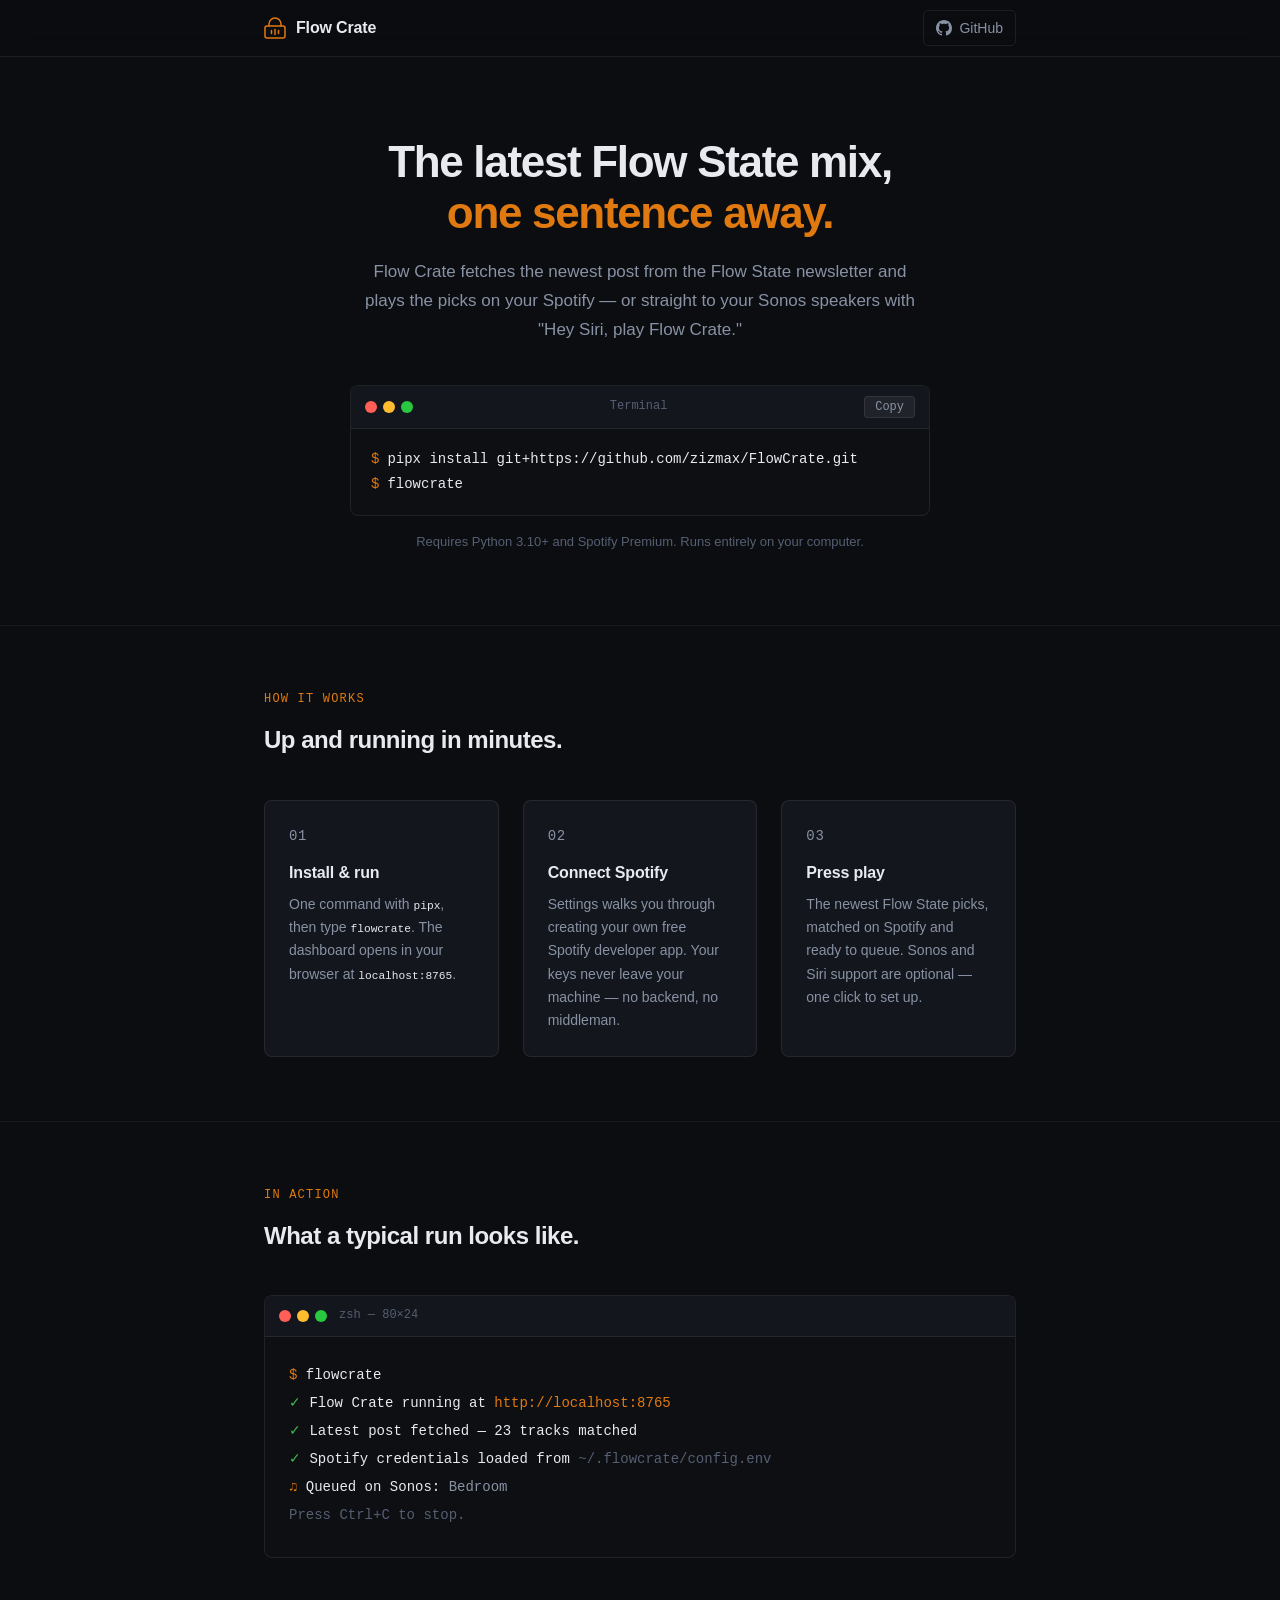
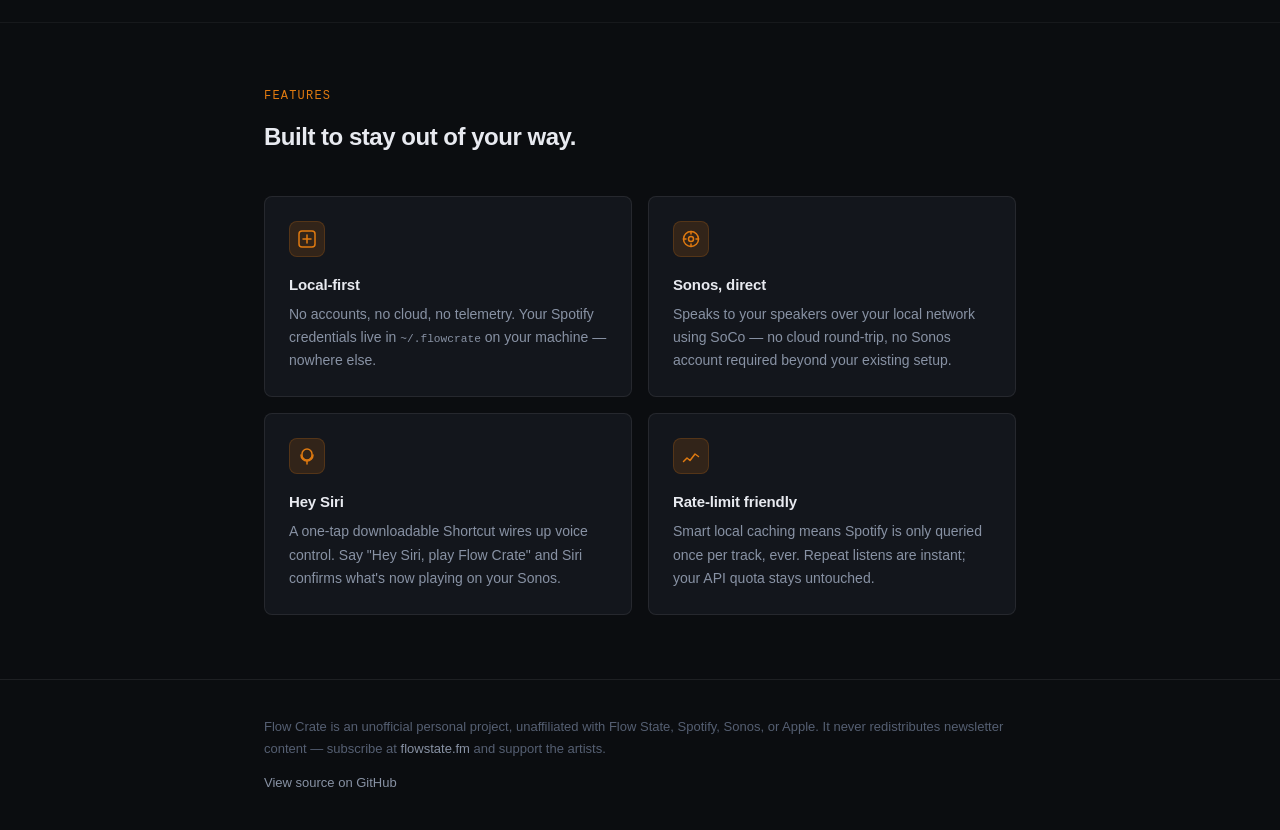
==== site/index.html @ c8fe4fe5 "Add static landing page (site/) for Cloudflare Pages Self-contained dev-tool-style index.html: dark " ====
<!DOCTYPE html>
<html lang="en">
<head>
  <meta charset="UTF-8" />
  <meta name="viewport" content="width=device-width, initial-scale=1.0" />
  <title>Flow Crate — play the latest Flow State mix</title>
  <meta name="description" content="Flow Crate fetches the newest post from the Flow State newsletter and plays the picks on your Spotify — or straight to your Sonos speakers with Hey Siri." />
  <link rel="icon" type="image/svg+xml" href="data:image/svg+xml,%3Csvg xmlns='http://www.w3.org/2000/svg' viewBox='0 0 32 32'%3E%3Crect width='32' height='32' rx='6' fill='%230b0d10'/%3E%3Crect x='4' y='14' width='24' height='14' rx='2' fill='none' stroke='%23e07a10' stroke-width='2'/%3E%3Cpath d='M8 14V10a8 8 0 0 1 16 0v4' fill='none' stroke='%23e07a10' stroke-width='2' stroke-linecap='round'/%3E%3Cline x1='12' y1='19' x2='12' y2='23' stroke='%23e07a10' stroke-width='1.5' stroke-linecap='round'/%3E%3Cline x1='16' y1='18' x2='16' y2='24' stroke='%23e07a10' stroke-width='1.5' stroke-linecap='round'/%3E%3Cline x1='20' y1='19' x2='20' y2='23' stroke='%23e07a10' stroke-width='1.5' stroke-linecap='round'/%3E%3C/svg%3E" />
  <style>
    *, *::before, *::after {
      box-sizing: border-box;
      margin: 0;
      padding: 0;
    }

    :root {
      --bg: #0b0d10;
      --bg-elevated: #13161c;
      --bg-inset: #0d0f13;
      --border: rgba(255, 255, 255, 0.08);
      --border-subtle: rgba(255, 255, 255, 0.05);
      --text: #e8eaf0;
      --text-muted: #8892a4;
      --text-faint: #555f72;
      --accent: #e07a10;
      --accent-dim: rgba(224, 122, 16, 0.15);
      --accent-glow: rgba(224, 122, 16, 0.08);
      --green: #3fb950;
      --mono: ui-monospace, SFMono-Regular, Menlo, Monaco, Consolas, monospace;
      --sans: -apple-system, BlinkMacSystemFont, "Segoe UI", Helvetica, Arial, sans-serif;
      --radius: 8px;
      --radius-sm: 5px;
      --max-w: 800px;
    }

    html {
      background: var(--bg);
      color: var(--text);
      font-family: var(--sans);
      font-size: 16px;
      line-height: 1.6;
      -webkit-font-smoothing: antialiased;
    }

    body {
      min-height: 100vh;
      display: flex;
      flex-direction: column;
    }

    a {
      color: var(--accent);
      text-decoration: none;
    }

    a:hover {
      text-decoration: underline;
      text-underline-offset: 3px;
    }

    /* ── Layout ────────────────────────────────── */
    .container {
      width: 100%;
      max-width: var(--max-w);
      margin: 0 auto;
      padding: 0 24px;
    }

    /* ── Header ────────────────────────────────── */
    header {
      border-bottom: 1px solid var(--border);
      position: sticky;
      top: 0;
      z-index: 10;
      background: rgba(11, 13, 16, 0.92);
      backdrop-filter: blur(12px);
      -webkit-backdrop-filter: blur(12px);
    }

    .header-inner {
      max-width: var(--max-w);
      margin: 0 auto;
      padding: 0 24px;
      height: 56px;
      display: flex;
      align-items: center;
      justify-content: space-between;
    }

    .wordmark {
      display: flex;
      align-items: center;
      gap: 10px;
      font-size: 1rem;
      font-weight: 600;
      color: var(--text);
      text-decoration: none;
      letter-spacing: -0.01em;
    }

    .wordmark:hover {
      text-decoration: none;
      color: var(--text);
    }

    .wordmark-icon {
      flex-shrink: 0;
      color: var(--accent);
    }

    .github-link {
      display: flex;
      align-items: center;
      gap: 7px;
      font-size: 0.875rem;
      color: var(--text-muted);
      text-decoration: none;
      padding: 6px 12px;
      border: 1px solid var(--border);
      border-radius: var(--radius-sm);
      transition: color 0.15s, border-color 0.15s;
    }

    .github-link:hover {
      color: var(--text);
      border-color: rgba(255, 255, 255, 0.18);
      text-decoration: none;
    }

    /* ── Main ──────────────────────────────────── */
    main {
      flex: 1;
    }

    /* ── Hero ──────────────────────────────────── */
    .hero {
      padding: 80px 0 72px;
      text-align: center;
    }

    .hero h1 {
      font-size: clamp(1.75rem, 5vw, 2.75rem);
      font-weight: 700;
      letter-spacing: -0.03em;
      line-height: 1.15;
      color: var(--text);
      margin-bottom: 20px;
    }

    .hero h1 span {
      color: var(--accent);
    }

    .hero-sub {
      font-size: 1.0625rem;
      color: var(--text-muted);
      max-width: 560px;
      margin: 0 auto 40px;
      line-height: 1.7;
    }

    /* ── Terminal install block ────────────────── */
    .terminal-install {
      background: var(--bg-inset);
      border: 1px solid var(--border);
      border-radius: var(--radius);
      overflow: hidden;
      max-width: 580px;
      margin: 0 auto 16px;
      text-align: left;
    }

    .terminal-header {
      background: var(--bg-elevated);
      border-bottom: 1px solid var(--border);
      padding: 10px 14px;
      display: flex;
      align-items: center;
      justify-content: space-between;
      gap: 12px;
    }

    .traffic-lights {
      display: flex;
      gap: 6px;
      flex-shrink: 0;
    }

    .dot {
      width: 12px;
      height: 12px;
      border-radius: 50%;
    }

    .dot-red    { background: #ff5f57; }
    .dot-yellow { background: #febc2e; }
    .dot-green  { background: #28c840; }

    .terminal-title {
      font-family: var(--mono);
      font-size: 0.75rem;
      color: var(--text-faint);
      flex: 1;
      text-align: center;
    }

    .copy-btn {
      font-family: var(--mono);
      font-size: 0.75rem;
      color: var(--text-muted);
      background: rgba(255, 255, 255, 0.06);
      border: 1px solid var(--border);
      border-radius: 4px;
      padding: 3px 10px;
      cursor: pointer;
      transition: color 0.15s, background 0.15s, border-color 0.15s;
      white-space: nowrap;
      flex-shrink: 0;
    }

    .copy-btn:hover {
      color: var(--text);
      background: rgba(255, 255, 255, 0.1);
      border-color: rgba(255, 255, 255, 0.18);
    }

    .copy-btn.copied {
      color: var(--green);
      border-color: rgba(63, 185, 80, 0.35);
      background: rgba(63, 185, 80, 0.08);
    }

    .terminal-body {
      padding: 18px 20px;
      font-family: var(--mono);
      font-size: 0.875rem;
      line-height: 1.8;
    }

    .terminal-line {
      display: flex;
      gap: 8px;
    }

    .prompt {
      color: var(--accent);
      user-select: none;
      flex-shrink: 0;
    }

    .cmd-text {
      color: var(--text);
      word-break: break-all;
    }

    .hero-note {
      font-size: 0.8125rem;
      color: var(--text-faint);
      text-align: center;
    }

    /* ── How it works ──────────────────────────── */
    .how {
      padding: 64px 0;
      border-top: 1px solid var(--border-subtle);
    }

    .section-label {
      font-family: var(--mono);
      font-size: 0.75rem;
      letter-spacing: 0.1em;
      text-transform: uppercase;
      color: var(--accent);
      margin-bottom: 12px;
    }

    .section-heading {
      font-size: 1.5rem;
      font-weight: 700;
      letter-spacing: -0.02em;
      color: var(--text);
      margin-bottom: 40px;
    }

    .steps {
      display: grid;
      grid-template-columns: repeat(3, 1fr);
      gap: 24px;
    }

    .step {
      background: var(--bg-elevated);
      border: 1px solid var(--border);
      border-radius: var(--radius);
      padding: 24px;
    }

    .step-num {
      font-family: var(--mono);
      font-size: 0.75rem;
      color: var(--accent);
      margin-bottom: 12px;
      letter-spacing: 0.05em;
    }

    .step h3 {
      font-size: 1rem;
      font-weight: 600;
      color: var(--text);
      margin-bottom: 8px;
      letter-spacing: -0.01em;
    }

    .step p {
      font-size: 0.875rem;
      color: var(--text-muted);
      line-height: 1.65;
    }

    /* ── Demo terminal ─────────────────────────── */
    .demo {
      padding: 64px 0;
      border-top: 1px solid var(--border-subtle);
    }

    .terminal-demo {
      background: var(--bg-inset);
      border: 1px solid var(--border);
      border-radius: var(--radius);
      overflow: hidden;
    }

    .terminal-demo-header {
      background: var(--bg-elevated);
      border-bottom: 1px solid var(--border);
      padding: 10px 14px;
      display: flex;
      align-items: center;
      gap: 12px;
    }

    .terminal-demo-title {
      font-family: var(--mono);
      font-size: 0.75rem;
      color: var(--text-faint);
    }

    .terminal-demo-body {
      padding: 24px 24px 28px;
      font-family: var(--mono);
      font-size: 0.875rem;
      line-height: 2;
    }

    .demo-prompt { color: var(--accent); }
    .demo-cmd    { color: var(--text); }
    .demo-ok     { color: var(--green); }
    .demo-music  { color: var(--accent); }
    .demo-muted  { color: var(--text-faint); }

    /* ── Feature grid ──────────────────────────── */
    .features {
      padding: 64px 0;
      border-top: 1px solid var(--border-subtle);
    }

    .feature-grid {
      display: grid;
      grid-template-columns: repeat(2, 1fr);
      gap: 16px;
    }

    .feature-card {
      background: var(--bg-elevated);
      border: 1px solid var(--border);
      border-radius: var(--radius);
      padding: 24px;
    }

    .feature-icon {
      width: 36px;
      height: 36px;
      background: var(--accent-dim);
      border: 1px solid rgba(224, 122, 16, 0.2);
      border-radius: 8px;
      display: flex;
      align-items: center;
      justify-content: center;
      margin-bottom: 16px;
      color: var(--accent);
    }

    .feature-card h3 {
      font-size: 0.9375rem;
      font-weight: 600;
      color: var(--text);
      margin-bottom: 6px;
      letter-spacing: -0.01em;
    }

    .feature-card p {
      font-size: 0.875rem;
      color: var(--text-muted);
      line-height: 1.65;
    }

    /* ── Footer ────────────────────────────────── */
    footer {
      border-top: 1px solid var(--border);
      padding: 36px 0;
      margin-top: auto;
    }

    .footer-inner {
      max-width: var(--max-w);
      margin: 0 auto;
      padding: 0 24px;
    }

    .footer-text {
      font-size: 0.8125rem;
      color: var(--text-faint);
      line-height: 1.7;
    }

    .footer-text a {
      color: var(--text-muted);
    }

    .footer-text a:hover {
      color: var(--text);
    }

    .footer-github {
      margin-top: 16px;
    }

    /* ── Motion ────────────────────────────────── */
    @media (prefers-reduced-motion: no-preference) {
      .step, .feature-card {
        transition: border-color 0.15s;
      }

      .step:hover, .feature-card:hover {
        border-color: rgba(255, 255, 255, 0.14);
      }
    }

    /* ── Responsive ────────────────────────────── */
    @media (max-width: 640px) {
      .hero {
        padding: 56px 0 56px;
      }

      .steps {
        grid-template-columns: 1fr;
        gap: 12px;
      }

      .feature-grid {
        grid-template-columns: 1fr;
      }

      .terminal-body {
        font-size: 0.8125rem;
        padding: 14px 14px;
      }

      .terminal-demo-body {
        font-size: 0.8125rem;
        padding: 16px 16px 20px;
      }

      .hero h1 {
        letter-spacing: -0.02em;
      }
    }

    @media (max-width: 420px) {
      .terminal-title {
        display: none;
      }
    }
  </style>
</head>
<body>

<!-- ── Header ───────────────────────────────────── -->
<header>
  <div class="header-inner">
    <a href="#" class="wordmark" aria-label="Flow Crate home">
      <svg class="wordmark-icon" width="22" height="22" viewBox="0 0 22 22" fill="none" aria-hidden="true" xmlns="http://www.w3.org/2000/svg">
        <rect x="1" y="9" width="20" height="12" rx="2" stroke="currentColor" stroke-width="1.5"/>
        <path d="M5 9V7a6 6 0 0 1 12 0v2" stroke="currentColor" stroke-width="1.5" stroke-linecap="round"/>
        <line x1="7.5" y1="13.5" x2="7.5" y2="16.5" stroke="currentColor" stroke-width="1.5" stroke-linecap="round"/>
        <line x1="11" y1="12.5" x2="11" y2="17.5" stroke="currentColor" stroke-width="1.5" stroke-linecap="round"/>
        <line x1="14.5" y1="13.5" x2="14.5" y2="16.5" stroke="currentColor" stroke-width="1.5" stroke-linecap="round"/>
      </svg>
      Flow Crate
    </a>
    <a href="https://github.com/zizmax/FlowCrate" class="github-link" target="_blank" rel="noopener noreferrer">
      <svg width="16" height="16" viewBox="0 0 16 16" fill="currentColor" aria-hidden="true" xmlns="http://www.w3.org/2000/svg">
        <path d="M8 0C3.58 0 0 3.58 0 8c0 3.54 2.29 6.53 5.47 7.59.4.07.55-.17.55-.38 0-.19-.01-.82-.01-1.49-2.01.37-2.53-.49-2.69-.94-.09-.23-.48-.94-.82-1.13-.28-.15-.68-.52-.01-.53.63-.01 1.08.58 1.23.82.72 1.21 1.87.87 2.33.66.07-.52.28-.87.51-1.07-1.78-.2-3.64-.89-3.64-3.95 0-.87.31-1.59.82-2.15-.08-.2-.36-1.02.08-2.12 0 0 .67-.21 2.2.82.64-.18 1.32-.27 2-.27s1.36.09 2 .27c1.53-1.04 2.2-.82 2.2-.82.44 1.1.16 1.92.08 2.12.51.56.82 1.27.82 2.15 0 3.07-1.87 3.75-3.65 3.95.29.25.54.73.54 1.48 0 1.07-.01 1.93-.01 2.2 0 .21.15.46.55.38A8.013 8.013 0 0 0 16 8c0-4.42-3.58-8-8-8z"/>
      </svg>
      GitHub
    </a>
  </div>
</header>

<!-- ── Main ─────────────────────────────────────── -->
<main>

  <!-- Hero -->
  <section class="hero">
    <div class="container">
      <h1>The latest Flow State mix,<br><span>one sentence away.</span></h1>
      <p class="hero-sub">Flow Crate fetches the newest post from the Flow State newsletter and plays the picks on your Spotify — or straight to your Sonos speakers with "Hey Siri, play Flow Crate."</p>

      <!-- Terminal install block -->
      <div class="terminal-install" role="region" aria-label="Installation command">
        <div class="terminal-header">
          <div class="traffic-lights" aria-hidden="true">
            <div class="dot dot-red"></div>
            <div class="dot dot-yellow"></div>
            <div class="dot dot-green"></div>
          </div>
          <span class="terminal-title">Terminal</span>
          <button class="copy-btn" id="copyBtn" aria-label="Copy install commands to clipboard">Copy</button>
        </div>
        <div class="terminal-body" aria-label="Install commands">
          <div class="terminal-line">
            <span class="prompt" aria-hidden="true">$</span>
            <span class="cmd-text">pipx install git+https://github.com/zizmax/FlowCrate.git</span>
          </div>
          <div class="terminal-line">
            <span class="prompt" aria-hidden="true">$</span>
            <span class="cmd-text">flowcrate</span>
          </div>
        </div>
      </div>
      <p class="hero-note">Requires Python 3.10+ and Spotify Premium. Runs entirely on your computer.</p>
    </div>
  </section>

  <!-- How it works -->
  <section class="how" aria-labelledby="how-heading">
    <div class="container">
      <p class="section-label">How it works</p>
      <h2 class="section-heading" id="how-heading">Up and running in minutes.</h2>
      <div class="steps">
        <article class="step">
          <p class="step-num">01</p>
          <h3>Install &amp; run</h3>
          <p>One command with <code style="font-family:var(--mono);font-size:0.8em;color:var(--text)">pipx</code>, then type <code style="font-family:var(--mono);font-size:0.8em;color:var(--text)">flowcrate</code>. The dashboard opens in your browser at <code style="font-family:var(--mono);font-size:0.8em;color:var(--text)">localhost:8765</code>.</p>
        </article>
        <article class="step">
          <p class="step-num">02</p>
          <h3>Connect Spotify</h3>
          <p>Settings walks you through creating your own free Spotify developer app. Your keys never leave your machine — no backend, no middleman.</p>
        </article>
        <article class="step">
          <p class="step-num">03</p>
          <h3>Press play</h3>
          <p>The newest Flow State picks, matched on Spotify and ready to queue. Sonos and Siri support are optional — one click to set up.</p>
        </article>
      </div>
    </div>
  </section>

  <!-- Demo terminal -->
  <section class="demo" aria-labelledby="demo-heading">
    <div class="container">
      <p class="section-label">In action</p>
      <h2 class="section-heading" id="demo-heading">What a typical run looks like.</h2>
      <div class="terminal-demo" role="img" aria-label="Terminal output example showing Flow Crate running successfully">
        <div class="terminal-demo-header">
          <div class="traffic-lights" aria-hidden="true">
            <div class="dot dot-red"></div>
            <div class="dot dot-yellow"></div>
            <div class="dot dot-green"></div>
          </div>
          <span class="terminal-demo-title">zsh — 80×24</span>
        </div>
        <div class="terminal-demo-body" aria-hidden="true">
          <div><span class="demo-prompt">$ </span><span class="demo-cmd">flowcrate</span></div>
          <div><span class="demo-ok">✓</span> <span class="demo-cmd">Flow Crate running at </span><span style="color:var(--accent)">http://localhost:8765</span></div>
          <div><span class="demo-ok">✓</span> <span class="demo-cmd">Latest post fetched — 23 tracks matched</span></div>
          <div><span class="demo-ok">✓</span> <span class="demo-cmd">Spotify credentials loaded from </span><span class="demo-muted">~/.flowcrate/config.env</span></div>
          <div><span class="demo-music">♫</span>  <span class="demo-cmd">Queued on Sonos: <span style="color:var(--text-muted)">Bedroom</span></span></div>
          <div><span class="demo-muted">  Press Ctrl+C to stop.</span></div>
        </div>
      </div>
    </div>
  </section>

  <!-- Feature grid -->
  <section class="features" aria-labelledby="features-heading">
    <div class="container">
      <p class="section-label">Features</p>
      <h2 class="section-heading" id="features-heading">Built to stay out of your way.</h2>
      <div class="feature-grid">

        <article class="feature-card">
          <div class="feature-icon" aria-hidden="true">
            <svg width="18" height="18" viewBox="0 0 18 18" fill="none" xmlns="http://www.w3.org/2000/svg">
              <rect x="1" y="1" width="16" height="16" rx="3" stroke="currentColor" stroke-width="1.5"/>
              <path d="M5 9h8M9 5v8" stroke="currentColor" stroke-width="1.5" stroke-linecap="round"/>
            </svg>
          </div>
          <h3>Local-first</h3>
          <p>No accounts, no cloud, no telemetry. Your Spotify credentials live in <code style="font-family:var(--mono);font-size:0.8em">~/.flowcrate</code> on your machine — nowhere else.</p>
        </article>

        <article class="feature-card">
          <div class="feature-icon" aria-hidden="true">
            <svg width="18" height="18" viewBox="0 0 18 18" fill="none" xmlns="http://www.w3.org/2000/svg">
              <circle cx="9" cy="9" r="7.5" stroke="currentColor" stroke-width="1.5"/>
              <circle cx="9" cy="9" r="2.5" stroke="currentColor" stroke-width="1.5"/>
              <line x1="9" y1="1.5" x2="9" y2="4" stroke="currentColor" stroke-width="1.5" stroke-linecap="round"/>
              <line x1="9" y1="14" x2="9" y2="16.5" stroke="currentColor" stroke-width="1.5" stroke-linecap="round"/>
              <line x1="1.5" y1="9" x2="4" y2="9" stroke="currentColor" stroke-width="1.5" stroke-linecap="round"/>
              <line x1="14" y1="9" x2="16.5" y2="9" stroke="currentColor" stroke-width="1.5" stroke-linecap="round"/>
            </svg>
          </div>
          <h3>Sonos, direct</h3>
          <p>Speaks to your speakers over your local network using SoCo — no cloud round-trip, no Sonos account required beyond your existing setup.</p>
        </article>

        <article class="feature-card">
          <div class="feature-icon" aria-hidden="true">
            <svg width="18" height="18" viewBox="0 0 18 18" fill="none" xmlns="http://www.w3.org/2000/svg">
              <path d="M9 2a5 5 0 0 1 5 5v1a5 5 0 0 1-10 0V7a5 5 0 0 1 5-5z" stroke="currentColor" stroke-width="1.5"/>
              <path d="M3 8a6 6 0 0 0 12 0" stroke="currentColor" stroke-width="1.5" stroke-linecap="round"/>
              <line x1="9" y1="14" x2="9" y2="17" stroke="currentColor" stroke-width="1.5" stroke-linecap="round"/>
            </svg>
          </div>
          <h3>Hey Siri</h3>
          <p>A one-tap downloadable Shortcut wires up voice control. Say "Hey Siri, play Flow Crate" and Siri confirms what's now playing on your Sonos.</p>
        </article>

        <article class="feature-card">
          <div class="feature-icon" aria-hidden="true">
            <svg width="18" height="18" viewBox="0 0 18 18" fill="none" xmlns="http://www.w3.org/2000/svg">
              <path d="M1.5 14.5 L5 11 L8 13.5 L13 7 L16.5 9.5" stroke="currentColor" stroke-width="1.5" stroke-linecap="round" stroke-linejoin="round"/>
            </svg>
          </div>
          <h3>Rate-limit friendly</h3>
          <p>Smart local caching means Spotify is only queried once per track, ever. Repeat listens are instant; your API quota stays untouched.</p>
        </article>

      </div>
    </div>
  </section>

</main>

<!-- ── Footer ────────────────────────────────────── -->
<footer>
  <div class="footer-inner">
    <p class="footer-text">Flow Crate is an unofficial personal project, unaffiliated with Flow State, Spotify, Sonos, or Apple. It never redistributes newsletter content — subscribe at <a href="https://flowstate.fm" target="_blank" rel="noopener noreferrer">flowstate.fm</a> and support the artists.</p>
    <p class="footer-text footer-github" style="margin-top:12px">
      <a href="https://github.com/zizmax/FlowCrate" target="_blank" rel="noopener noreferrer">View source on GitHub</a>
    </p>
  </div>
</footer>

<script>
  (function () {
    var btn = document.getElementById('copyBtn');
    if (!btn) return;

    var lines = [
      'pipx install git+https://github.com/zizmax/FlowCrate.git',
      'flowcrate'
    ].join('\n');

    function resetBtn() {
      btn.textContent = 'Copy';
      btn.classList.remove('copied');
    }

    function markCopied() {
      btn.textContent = 'Copied!';
      btn.classList.add('copied');
      setTimeout(resetBtn, 1500);
    }

    btn.addEventListener('click', function () {
      // Clipboard API (https / localhost)
      if (navigator.clipboard && navigator.clipboard.writeText) {
        navigator.clipboard.writeText(lines).then(markCopied).catch(fallback);
      } else {
        fallback();
      }
    });

    function fallback() {
      try {
        var ta = document.createElement('textarea');
        ta.value = lines;
        ta.style.cssText = 'position:fixed;top:-9999px;left:-9999px;opacity:0';
        document.body.appendChild(ta);
        ta.focus();
        ta.select();
        var ok = document.execCommand('copy');
        document.body.removeChild(ta);
        if (ok) markCopied();
      } catch (e) {
        // silent — user can manually copy
      }
    }
  })();
</script>

</body>
</html>
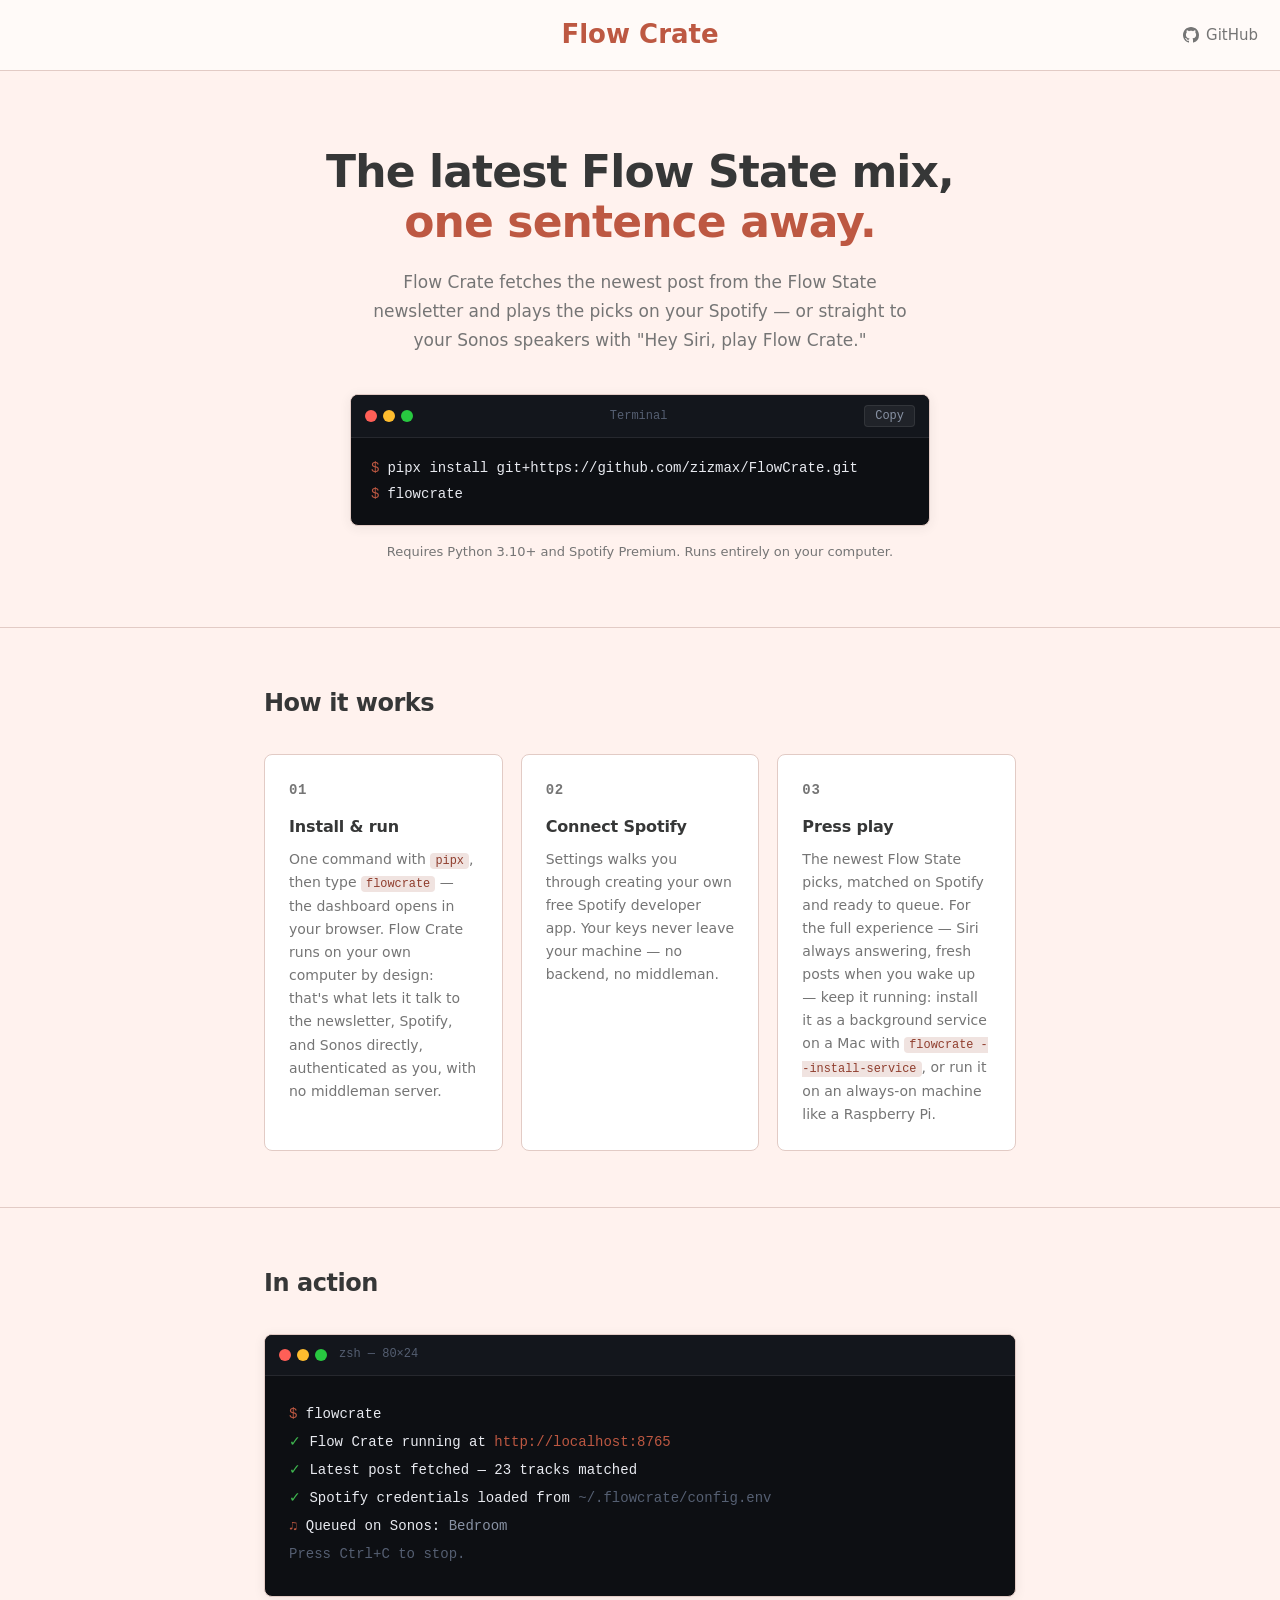
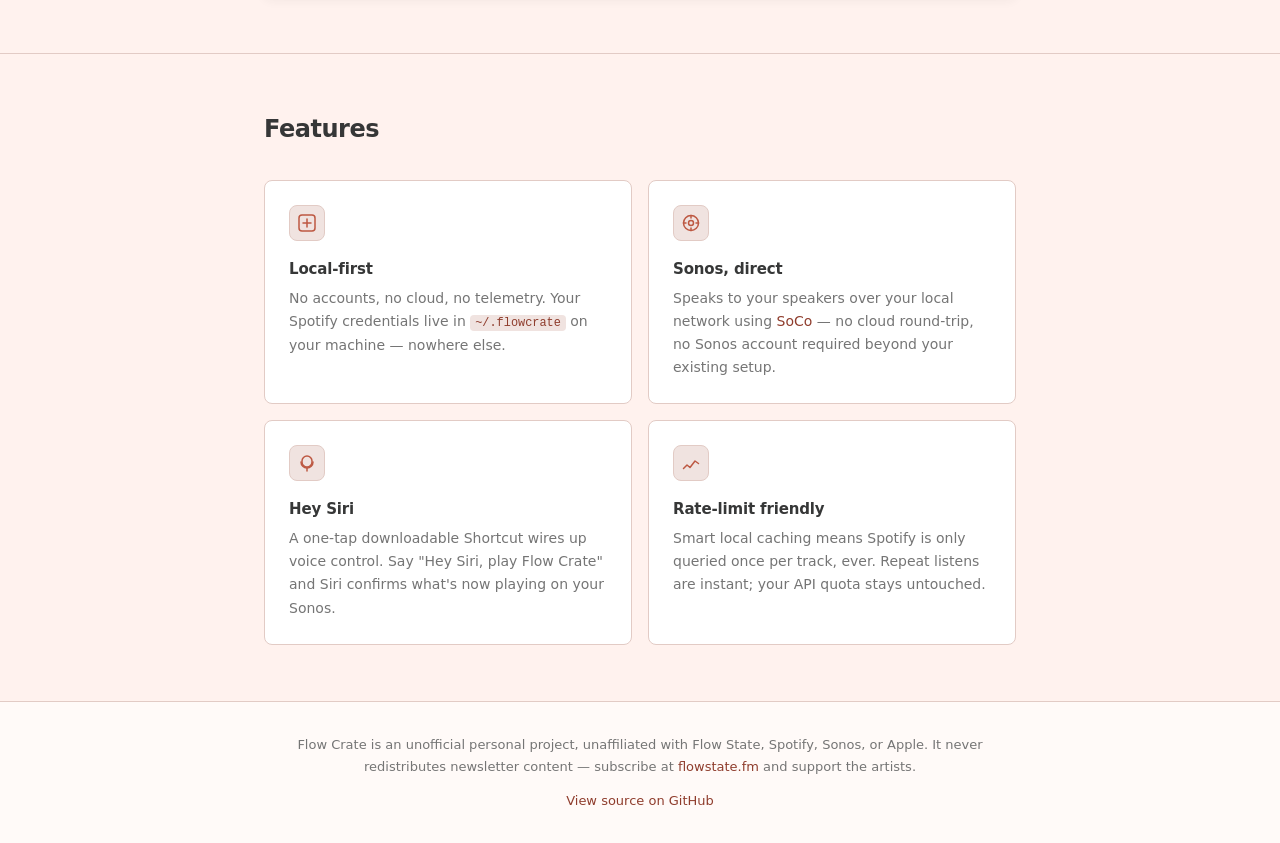
==== commit 0ea30f91: "Landing page: match app's warm light theme, single headings, deployment rationale, SoCo link Co-Auth" ====
--- a/site/index.html
+++ b/site/index.html
@@ -5,7 +5,7 @@
   <meta name="viewport" content="width=device-width, initial-scale=1.0" />
   <title>Flow Crate — play the latest Flow State mix</title>
   <meta name="description" content="Flow Crate fetches the newest post from the Flow State newsletter and plays the picks on your Spotify — or straight to your Sonos speakers with Hey Siri." />
-  <link rel="icon" type="image/svg+xml" href="data:image/svg+xml,%3Csvg xmlns='http://www.w3.org/2000/svg' viewBox='0 0 32 32'%3E%3Crect width='32' height='32' rx='6' fill='%230b0d10'/%3E%3Crect x='4' y='14' width='24' height='14' rx='2' fill='none' stroke='%23e07a10' stroke-width='2'/%3E%3Cpath d='M8 14V10a8 8 0 0 1 16 0v4' fill='none' stroke='%23e07a10' stroke-width='2' stroke-linecap='round'/%3E%3Cline x1='12' y1='19' x2='12' y2='23' stroke='%23e07a10' stroke-width='1.5' stroke-linecap='round'/%3E%3Cline x1='16' y1='18' x2='16' y2='24' stroke='%23e07a10' stroke-width='1.5' stroke-linecap='round'/%3E%3Cline x1='20' y1='19' x2='20' y2='23' stroke='%23e07a10' stroke-width='1.5' stroke-linecap='round'/%3E%3C/svg%3E" />
+  <link rel="icon" type="image/svg+xml" href="data:image/svg+xml,%3Csvg xmlns='http://www.w3.org/2000/svg' viewBox='0 0 32 32'%3E%3Crect width='32' height='32' rx='6' fill='%23fff2ee'/%3E%3Crect x='4' y='14' width='24' height='14' rx='2' fill='none' stroke='%23bd5842' stroke-width='2'/%3E%3Cpath d='M8 14V10a8 8 0 0 1 16 0v4' fill='none' stroke='%23bd5842' stroke-width='2' stroke-linecap='round'/%3E%3Cline x1='12' y1='19' x2='12' y2='23' stroke='%23bd5842' stroke-width='1.5' stroke-linecap='round'/%3E%3Cline x1='16' y1='18' x2='16' y2='24' stroke='%23bd5842' stroke-width='1.5' stroke-linecap='round'/%3E%3Cline x1='20' y1='19' x2='20' y2='23' stroke='%23bd5842' stroke-width='1.5' stroke-linecap='round'/%3E%3C/svg%3E" />
   <style>
     *, *::before, *::after {
       box-sizing: border-box;
@@ -14,22 +14,28 @@
     }
 
     :root {
-      --bg: #0b0d10;
-      --bg-elevated: #13161c;
-      --bg-inset: #0d0f13;
-      --border: rgba(255, 255, 255, 0.08);
-      --border-subtle: rgba(255, 255, 255, 0.05);
-      --text: #e8eaf0;
-      --text-muted: #8892a4;
-      --text-faint: #555f72;
-      --accent: #e07a10;
-      --accent-dim: rgba(224, 122, 16, 0.15);
-      --accent-glow: rgba(224, 122, 16, 0.08);
+      --bg: #fff2ee;
+      --panel: #ffffff;
+      --panel-warm: #fffaf8;
+      --line: #e2cbc5;
+      --text: #363737;
+      --muted: #757575;
+      --accent: #bd5842;
+      --accent-dark: #8f3d2d;
+      --accent-soft: #f0e3e0;
+      --term-bg: #0d0f13;
+      --term-chrome: #13161c;
+      --term-border: rgba(255, 255, 255, 0.08);
+      --term-text: #e8eaf0;
+      --term-muted: #8892a4;
+      --term-faint: #555f72;
+      --term-accent: #bd5842;
       --green: #3fb950;
       --mono: ui-monospace, SFMono-Regular, Menlo, Monaco, Consolas, monospace;
-      --sans: -apple-system, BlinkMacSystemFont, "Segoe UI", Helvetica, Arial, sans-serif;
+      --sans: "SF Pro Display", -apple-system, system-ui, BlinkMacSystemFont, Inter, "Segoe UI", Roboto, Helvetica, Arial, sans-serif;
+      --brand-font: Nunito, "SF Pro Display", -apple-system, system-ui, BlinkMacSystemFont, Inter, "Segoe UI", Roboto, Helvetica, Arial, sans-serif;
       --radius: 8px;
-      --radius-sm: 5px;
+      --radius-sm: 7px;
       --max-w: 800px;
     }
 
@@ -49,7 +55,7 @@
     }
 
     a {
-      color: var(--accent);
+      color: var(--accent-dark);
       text-decoration: none;
     }
 
@@ -66,64 +72,57 @@
       padding: 0 24px;
     }
 
-    /* ── Header ────────────────────────────────── */
+    /* ── Topbar ────────────────────────────────── */
     header {
-      border-bottom: 1px solid var(--border);
+      background: var(--panel-warm);
+      border-bottom: 1px solid var(--line);
       position: sticky;
       top: 0;
       z-index: 10;
-      background: rgba(11, 13, 16, 0.92);
-      backdrop-filter: blur(12px);
-      -webkit-backdrop-filter: blur(12px);
     }
 
     .header-inner {
-      max-width: var(--max-w);
-      margin: 0 auto;
-      padding: 0 24px;
-      height: 56px;
+      display: grid;
+      grid-template-columns: 1fr auto 1fr;
+      align-items: center;
+      gap: 14px;
+      padding: 14px 22px;
+    }
+
+    .brand {
+      grid-column: 2;
+      font-family: var(--brand-font);
+      font-size: 26px;
+      font-weight: 800;
+      color: var(--accent);
+      text-decoration: none;
+      letter-spacing: 0;
+    }
+
+    .brand:hover {
+      text-decoration: none;
+      color: var(--accent);
+    }
+
+    .header-nav {
+      grid-column: 3;
       display: flex;
-      align-items: center;
-      justify-content: space-between;
-    }
-
-    .wordmark {
-      display: flex;
-      align-items: center;
-      gap: 10px;
-      font-size: 1rem;
-      font-weight: 600;
-      color: var(--text);
-      text-decoration: none;
-      letter-spacing: -0.01em;
-    }
-
-    .wordmark:hover {
-      text-decoration: none;
-      color: var(--text);
-    }
-
-    .wordmark-icon {
-      flex-shrink: 0;
-      color: var(--accent);
-    }
-
-    .github-link {
+      justify-content: flex-end;
+      gap: 14px;
+    }
+
+    .header-nav a {
       display: flex;
       align-items: center;
       gap: 7px;
-      font-size: 0.875rem;
-      color: var(--text-muted);
+      font-size: 0.9375rem;
+      color: var(--muted);
       text-decoration: none;
-      padding: 6px 12px;
-      border: 1px solid var(--border);
-      border-radius: var(--radius-sm);
-      transition: color 0.15s, border-color 0.15s;
-    }
-
-    .github-link:hover {
+      transition: color 0.15s;
+    }
+
+    .header-nav a:hover {
       color: var(--text);
-      border-color: rgba(255, 255, 255, 0.18);
       text-decoration: none;
     }
 
@@ -134,14 +133,14 @@
 
     /* ── Hero ──────────────────────────────────── */
     .hero {
-      padding: 80px 0 72px;
+      padding: 76px 0 64px;
       text-align: center;
     }
 
     .hero h1 {
       font-size: clamp(1.75rem, 5vw, 2.75rem);
       font-weight: 700;
-      letter-spacing: -0.03em;
+      letter-spacing: -0.02em;
       line-height: 1.15;
       color: var(--text);
       margin-bottom: 20px;
@@ -153,26 +152,27 @@
 
     .hero-sub {
       font-size: 1.0625rem;
-      color: var(--text-muted);
+      color: var(--muted);
       max-width: 560px;
       margin: 0 auto 40px;
       line-height: 1.7;
     }
 
-    /* ── Terminal install block ────────────────── */
+    /* ── Terminal blocks (deliberately dark) ───── */
     .terminal-install {
-      background: var(--bg-inset);
-      border: 1px solid var(--border);
+      background: var(--term-bg);
+      border: 1px solid var(--line);
       border-radius: var(--radius);
       overflow: hidden;
       max-width: 580px;
       margin: 0 auto 16px;
       text-align: left;
+      box-shadow: 0 2px 12px rgba(54, 55, 55, 0.08);
     }
 
     .terminal-header {
-      background: var(--bg-elevated);
-      border-bottom: 1px solid var(--border);
+      background: var(--term-chrome);
+      border-bottom: 1px solid var(--term-border);
       padding: 10px 14px;
       display: flex;
       align-items: center;
@@ -199,7 +199,7 @@
     .terminal-title {
       font-family: var(--mono);
       font-size: 0.75rem;
-      color: var(--text-faint);
+      color: var(--term-faint);
       flex: 1;
       text-align: center;
     }
@@ -207,9 +207,9 @@
     .copy-btn {
       font-family: var(--mono);
       font-size: 0.75rem;
-      color: var(--text-muted);
+      color: var(--term-muted);
       background: rgba(255, 255, 255, 0.06);
-      border: 1px solid var(--border);
+      border: 1px solid var(--term-border);
       border-radius: 4px;
       padding: 3px 10px;
       cursor: pointer;
@@ -219,7 +219,7 @@
     }
 
     .copy-btn:hover {
-      color: var(--text);
+      color: var(--term-text);
       background: rgba(255, 255, 255, 0.1);
       border-color: rgba(255, 255, 255, 0.18);
     }
@@ -243,35 +243,26 @@
     }
 
     .prompt {
-      color: var(--accent);
+      color: var(--term-accent);
       user-select: none;
       flex-shrink: 0;
     }
 
     .cmd-text {
-      color: var(--text);
+      color: var(--term-text);
       word-break: break-all;
     }
 
     .hero-note {
       font-size: 0.8125rem;
-      color: var(--text-faint);
+      color: var(--muted);
       text-align: center;
     }
 
-    /* ── How it works ──────────────────────────── */
-    .how {
-      padding: 64px 0;
-      border-top: 1px solid var(--border-subtle);
-    }
-
-    .section-label {
-      font-family: var(--mono);
-      font-size: 0.75rem;
-      letter-spacing: 0.1em;
-      text-transform: uppercase;
-      color: var(--accent);
-      margin-bottom: 12px;
+    /* ── Sections ──────────────────────────────── */
+    .how, .demo, .features {
+      padding: 56px 0;
+      border-top: 1px solid var(--line);
     }
 
     .section-heading {
@@ -279,18 +270,19 @@
       font-weight: 700;
       letter-spacing: -0.02em;
       color: var(--text);
-      margin-bottom: 40px;
-    }
-
+      margin-bottom: 32px;
+    }
+
+    /* ── How it works ──────────────────────────── */
     .steps {
       display: grid;
       grid-template-columns: repeat(3, 1fr);
-      gap: 24px;
+      gap: 18px;
     }
 
     .step {
-      background: var(--bg-elevated);
-      border: 1px solid var(--border);
+      background: var(--panel);
+      border: 1px solid var(--line);
       border-radius: var(--radius);
       padding: 24px;
     }
@@ -298,6 +290,7 @@
     .step-num {
       font-family: var(--mono);
       font-size: 0.75rem;
+      font-weight: 700;
       color: var(--accent);
       margin-bottom: 12px;
       letter-spacing: 0.05em;
@@ -305,7 +298,7 @@
 
     .step h3 {
       font-size: 1rem;
-      font-weight: 600;
+      font-weight: 700;
       color: var(--text);
       margin-bottom: 8px;
       letter-spacing: -0.01em;
@@ -313,26 +306,32 @@
 
     .step p {
       font-size: 0.875rem;
-      color: var(--text-muted);
+      color: var(--muted);
       line-height: 1.65;
     }
 
+    .step code, .feature-card code {
+      font-family: var(--mono);
+      font-size: 0.85em;
+      color: var(--accent-dark);
+      background: var(--accent-soft);
+      border-radius: 4px;
+      padding: 1px 5px;
+      overflow-wrap: anywhere;
+    }
+
     /* ── Demo terminal ─────────────────────────── */
-    .demo {
-      padding: 64px 0;
-      border-top: 1px solid var(--border-subtle);
-    }
-
     .terminal-demo {
-      background: var(--bg-inset);
-      border: 1px solid var(--border);
+      background: var(--term-bg);
+      border: 1px solid var(--line);
       border-radius: var(--radius);
       overflow: hidden;
+      box-shadow: 0 2px 12px rgba(54, 55, 55, 0.08);
     }
 
     .terminal-demo-header {
-      background: var(--bg-elevated);
-      border-bottom: 1px solid var(--border);
+      background: var(--term-chrome);
+      border-bottom: 1px solid var(--term-border);
       padding: 10px 14px;
       display: flex;
       align-items: center;
@@ -342,7 +341,7 @@
     .terminal-demo-title {
       font-family: var(--mono);
       font-size: 0.75rem;
-      color: var(--text-faint);
+      color: var(--term-faint);
     }
 
     .terminal-demo-body {
@@ -352,18 +351,13 @@
       line-height: 2;
     }
 
-    .demo-prompt { color: var(--accent); }
-    .demo-cmd    { color: var(--text); }
+    .demo-prompt { color: var(--term-accent); }
+    .demo-cmd    { color: var(--term-text); }
     .demo-ok     { color: var(--green); }
-    .demo-music  { color: var(--accent); }
-    .demo-muted  { color: var(--text-faint); }
+    .demo-music  { color: var(--term-accent); }
+    .demo-muted  { color: var(--term-faint); }
 
     /* ── Feature grid ──────────────────────────── */
-    .features {
-      padding: 64px 0;
-      border-top: 1px solid var(--border-subtle);
-    }
-
     .feature-grid {
       display: grid;
       grid-template-columns: repeat(2, 1fr);
@@ -371,8 +365,8 @@
     }
 
     .feature-card {
-      background: var(--bg-elevated);
-      border: 1px solid var(--border);
+      background: var(--panel);
+      border: 1px solid var(--line);
       border-radius: var(--radius);
       padding: 24px;
     }
@@ -380,9 +374,9 @@
     .feature-icon {
       width: 36px;
       height: 36px;
-      background: var(--accent-dim);
-      border: 1px solid rgba(224, 122, 16, 0.2);
-      border-radius: 8px;
+      background: var(--accent-soft);
+      border: 1px solid var(--line);
+      border-radius: var(--radius);
       display: flex;
       align-items: center;
       justify-content: center;
@@ -392,7 +386,7 @@
 
     .feature-card h3 {
       font-size: 0.9375rem;
-      font-weight: 600;
+      font-weight: 700;
       color: var(--text);
       margin-bottom: 6px;
       letter-spacing: -0.01em;
@@ -400,14 +394,15 @@
 
     .feature-card p {
       font-size: 0.875rem;
-      color: var(--text-muted);
+      color: var(--muted);
       line-height: 1.65;
     }
 
     /* ── Footer ────────────────────────────────── */
     footer {
-      border-top: 1px solid var(--border);
-      padding: 36px 0;
+      border-top: 1px solid var(--line);
+      background: var(--panel-warm);
+      padding: 32px 0;
       margin-top: auto;
     }
 
@@ -415,24 +410,17 @@
       max-width: var(--max-w);
       margin: 0 auto;
       padding: 0 24px;
+      text-align: center;
     }
 
     .footer-text {
       font-size: 0.8125rem;
-      color: var(--text-faint);
+      color: var(--muted);
       line-height: 1.7;
     }
 
-    .footer-text a {
-      color: var(--text-muted);
-    }
-
-    .footer-text a:hover {
-      color: var(--text);
-    }
-
     .footer-github {
-      margin-top: 16px;
+      margin-top: 12px;
     }
 
     /* ── Motion ────────────────────────────────── */
@@ -442,14 +430,30 @@
       }
 
       .step:hover, .feature-card:hover {
-        border-color: rgba(255, 255, 255, 0.14);
+        border-color: var(--accent);
       }
     }
 
     /* ── Responsive ────────────────────────────── */
+    @media (max-width: 700px) {
+      .header-inner {
+        grid-template-columns: 1fr;
+        gap: 10px;
+        justify-items: center;
+      }
+
+      .brand, .header-nav {
+        grid-column: 1;
+      }
+
+      .header-nav {
+        justify-content: center;
+      }
+    }
+
     @media (max-width: 640px) {
       .hero {
-        padding: 56px 0 56px;
+        padding: 48px 0 48px;
       }
 
       .steps {
@@ -470,10 +474,6 @@
         font-size: 0.8125rem;
         padding: 16px 16px 20px;
       }
-
-      .hero h1 {
-        letter-spacing: -0.02em;
-      }
     }
 
     @media (max-width: 420px) {
@@ -485,25 +485,18 @@
 </head>
 <body>
 
-<!-- ── Header ───────────────────────────────────── -->
+<!-- ── Topbar ───────────────────────────────────── -->
 <header>
   <div class="header-inner">
-    <a href="#" class="wordmark" aria-label="Flow Crate home">
-      <svg class="wordmark-icon" width="22" height="22" viewBox="0 0 22 22" fill="none" aria-hidden="true" xmlns="http://www.w3.org/2000/svg">
-        <rect x="1" y="9" width="20" height="12" rx="2" stroke="currentColor" stroke-width="1.5"/>
-        <path d="M5 9V7a6 6 0 0 1 12 0v2" stroke="currentColor" stroke-width="1.5" stroke-linecap="round"/>
-        <line x1="7.5" y1="13.5" x2="7.5" y2="16.5" stroke="currentColor" stroke-width="1.5" stroke-linecap="round"/>
-        <line x1="11" y1="12.5" x2="11" y2="17.5" stroke="currentColor" stroke-width="1.5" stroke-linecap="round"/>
-        <line x1="14.5" y1="13.5" x2="14.5" y2="16.5" stroke="currentColor" stroke-width="1.5" stroke-linecap="round"/>
-      </svg>
-      Flow Crate
-    </a>
-    <a href="https://github.com/zizmax/FlowCrate" class="github-link" target="_blank" rel="noopener noreferrer">
-      <svg width="16" height="16" viewBox="0 0 16 16" fill="currentColor" aria-hidden="true" xmlns="http://www.w3.org/2000/svg">
-        <path d="M8 0C3.58 0 0 3.58 0 8c0 3.54 2.29 6.53 5.47 7.59.4.07.55-.17.55-.38 0-.19-.01-.82-.01-1.49-2.01.37-2.53-.49-2.69-.94-.09-.23-.48-.94-.82-1.13-.28-.15-.68-.52-.01-.53.63-.01 1.08.58 1.23.82.72 1.21 1.87.87 2.33.66.07-.52.28-.87.51-1.07-1.78-.2-3.64-.89-3.64-3.95 0-.87.31-1.59.82-2.15-.08-.2-.36-1.02.08-2.12 0 0 .67-.21 2.2.82.64-.18 1.32-.27 2-.27s1.36.09 2 .27c1.53-1.04 2.2-.82 2.2-.82.44 1.1.16 1.92.08 2.12.51.56.82 1.27.82 2.15 0 3.07-1.87 3.75-3.65 3.95.29.25.54.73.54 1.48 0 1.07-.01 1.93-.01 2.2 0 .21.15.46.55.38A8.013 8.013 0 0 0 16 8c0-4.42-3.58-8-8-8z"/>
-      </svg>
-      GitHub
-    </a>
+    <a href="#" class="brand" aria-label="Flow Crate home">Flow Crate</a>
+    <nav class="header-nav">
+      <a href="https://github.com/zizmax/FlowCrate" target="_blank" rel="noopener noreferrer">
+        <svg width="16" height="16" viewBox="0 0 16 16" fill="currentColor" aria-hidden="true" xmlns="http://www.w3.org/2000/svg">
+          <path d="M8 0C3.58 0 0 3.58 0 8c0 3.54 2.29 6.53 5.47 7.59.4.07.55-.17.55-.38 0-.19-.01-.82-.01-1.49-2.01.37-2.53-.49-2.69-.94-.09-.23-.48-.94-.82-1.13-.28-.15-.68-.52-.01-.53.63-.01 1.08.58 1.23.82.72 1.21 1.87.87 2.33.66.07-.52.28-.87.51-1.07-1.78-.2-3.64-.89-3.64-3.95 0-.87.31-1.59.82-2.15-.08-.2-.36-1.02.08-2.12 0 0 .67-.21 2.2.82.64-.18 1.32-.27 2-.27s1.36.09 2 .27c1.53-1.04 2.2-.82 2.2-.82.44 1.1.16 1.92.08 2.12.51.56.82 1.27.82 2.15 0 3.07-1.87 3.75-3.65 3.95.29.25.54.73.54 1.48 0 1.07-.01 1.93-.01 2.2 0 .21.15.46.55.38A8.013 8.013 0 0 0 16 8c0-4.42-3.58-8-8-8z"/>
+        </svg>
+        GitHub
+      </a>
+    </nav>
   </div>
 </header>
 
@@ -545,13 +538,12 @@
   <!-- How it works -->
   <section class="how" aria-labelledby="how-heading">
     <div class="container">
-      <p class="section-label">How it works</p>
-      <h2 class="section-heading" id="how-heading">Up and running in minutes.</h2>
+      <h2 class="section-heading" id="how-heading">How it works</h2>
       <div class="steps">
         <article class="step">
           <p class="step-num">01</p>
           <h3>Install &amp; run</h3>
-          <p>One command with <code style="font-family:var(--mono);font-size:0.8em;color:var(--text)">pipx</code>, then type <code style="font-family:var(--mono);font-size:0.8em;color:var(--text)">flowcrate</code>. The dashboard opens in your browser at <code style="font-family:var(--mono);font-size:0.8em;color:var(--text)">localhost:8765</code>.</p>
+          <p>One command with <code>pipx</code>, then type <code>flowcrate</code> — the dashboard opens in your browser. Flow Crate runs on your own computer by design: that's what lets it talk to the newsletter, Spotify, and Sonos directly, authenticated as you, with no middleman server.</p>
         </article>
         <article class="step">
           <p class="step-num">02</p>
@@ -561,7 +553,7 @@
         <article class="step">
           <p class="step-num">03</p>
           <h3>Press play</h3>
-          <p>The newest Flow State picks, matched on Spotify and ready to queue. Sonos and Siri support are optional — one click to set up.</p>
+          <p>The newest Flow State picks, matched on Spotify and ready to queue. For the full experience — Siri always answering, fresh posts when you wake up — keep it running: install it as a background service on a Mac with <code>flowcrate --install-service</code>, or run it on an always-on machine like a Raspberry Pi.</p>
         </article>
       </div>
     </div>
@@ -570,8 +562,7 @@
   <!-- Demo terminal -->
   <section class="demo" aria-labelledby="demo-heading">
     <div class="container">
-      <p class="section-label">In action</p>
-      <h2 class="section-heading" id="demo-heading">What a typical run looks like.</h2>
+      <h2 class="section-heading" id="demo-heading">In action</h2>
       <div class="terminal-demo" role="img" aria-label="Terminal output example showing Flow Crate running successfully">
         <div class="terminal-demo-header">
           <div class="traffic-lights" aria-hidden="true">
@@ -583,10 +574,10 @@
         </div>
         <div class="terminal-demo-body" aria-hidden="true">
           <div><span class="demo-prompt">$ </span><span class="demo-cmd">flowcrate</span></div>
-          <div><span class="demo-ok">✓</span> <span class="demo-cmd">Flow Crate running at </span><span style="color:var(--accent)">http://localhost:8765</span></div>
+          <div><span class="demo-ok">✓</span> <span class="demo-cmd">Flow Crate running at </span><span style="color:var(--term-accent)">http://localhost:8765</span></div>
           <div><span class="demo-ok">✓</span> <span class="demo-cmd">Latest post fetched — 23 tracks matched</span></div>
           <div><span class="demo-ok">✓</span> <span class="demo-cmd">Spotify credentials loaded from </span><span class="demo-muted">~/.flowcrate/config.env</span></div>
-          <div><span class="demo-music">♫</span>  <span class="demo-cmd">Queued on Sonos: <span style="color:var(--text-muted)">Bedroom</span></span></div>
+          <div><span class="demo-music">♫</span>  <span class="demo-cmd">Queued on Sonos: <span style="color:var(--term-muted)">Bedroom</span></span></div>
           <div><span class="demo-muted">  Press Ctrl+C to stop.</span></div>
         </div>
       </div>
@@ -596,8 +587,7 @@
   <!-- Feature grid -->
   <section class="features" aria-labelledby="features-heading">
     <div class="container">
-      <p class="section-label">Features</p>
-      <h2 class="section-heading" id="features-heading">Built to stay out of your way.</h2>
+      <h2 class="section-heading" id="features-heading">Features</h2>
       <div class="feature-grid">
 
         <article class="feature-card">
@@ -608,7 +598,7 @@
             </svg>
           </div>
           <h3>Local-first</h3>
-          <p>No accounts, no cloud, no telemetry. Your Spotify credentials live in <code style="font-family:var(--mono);font-size:0.8em">~/.flowcrate</code> on your machine — nowhere else.</p>
+          <p>No accounts, no cloud, no telemetry. Your Spotify credentials live in <code>~/.flowcrate</code> on your machine — nowhere else.</p>
         </article>
 
         <article class="feature-card">
@@ -623,7 +613,7 @@
             </svg>
           </div>
           <h3>Sonos, direct</h3>
-          <p>Speaks to your speakers over your local network using SoCo — no cloud round-trip, no Sonos account required beyond your existing setup.</p>
+          <p>Speaks to your speakers over your local network using <a href="https://github.com/SoCo/SoCo" target="_blank" rel="noopener noreferrer">SoCo</a> — no cloud round-trip, no Sonos account required beyond your existing setup.</p>
         </article>
 
         <article class="feature-card">
@@ -658,7 +648,7 @@
 <footer>
   <div class="footer-inner">
     <p class="footer-text">Flow Crate is an unofficial personal project, unaffiliated with Flow State, Spotify, Sonos, or Apple. It never redistributes newsletter content — subscribe at <a href="https://flowstate.fm" target="_blank" rel="noopener noreferrer">flowstate.fm</a> and support the artists.</p>
-    <p class="footer-text footer-github" style="margin-top:12px">
+    <p class="footer-text footer-github">
       <a href="https://github.com/zizmax/FlowCrate" target="_blank" rel="noopener noreferrer">View source on GitHub</a>
     </p>
   </div>
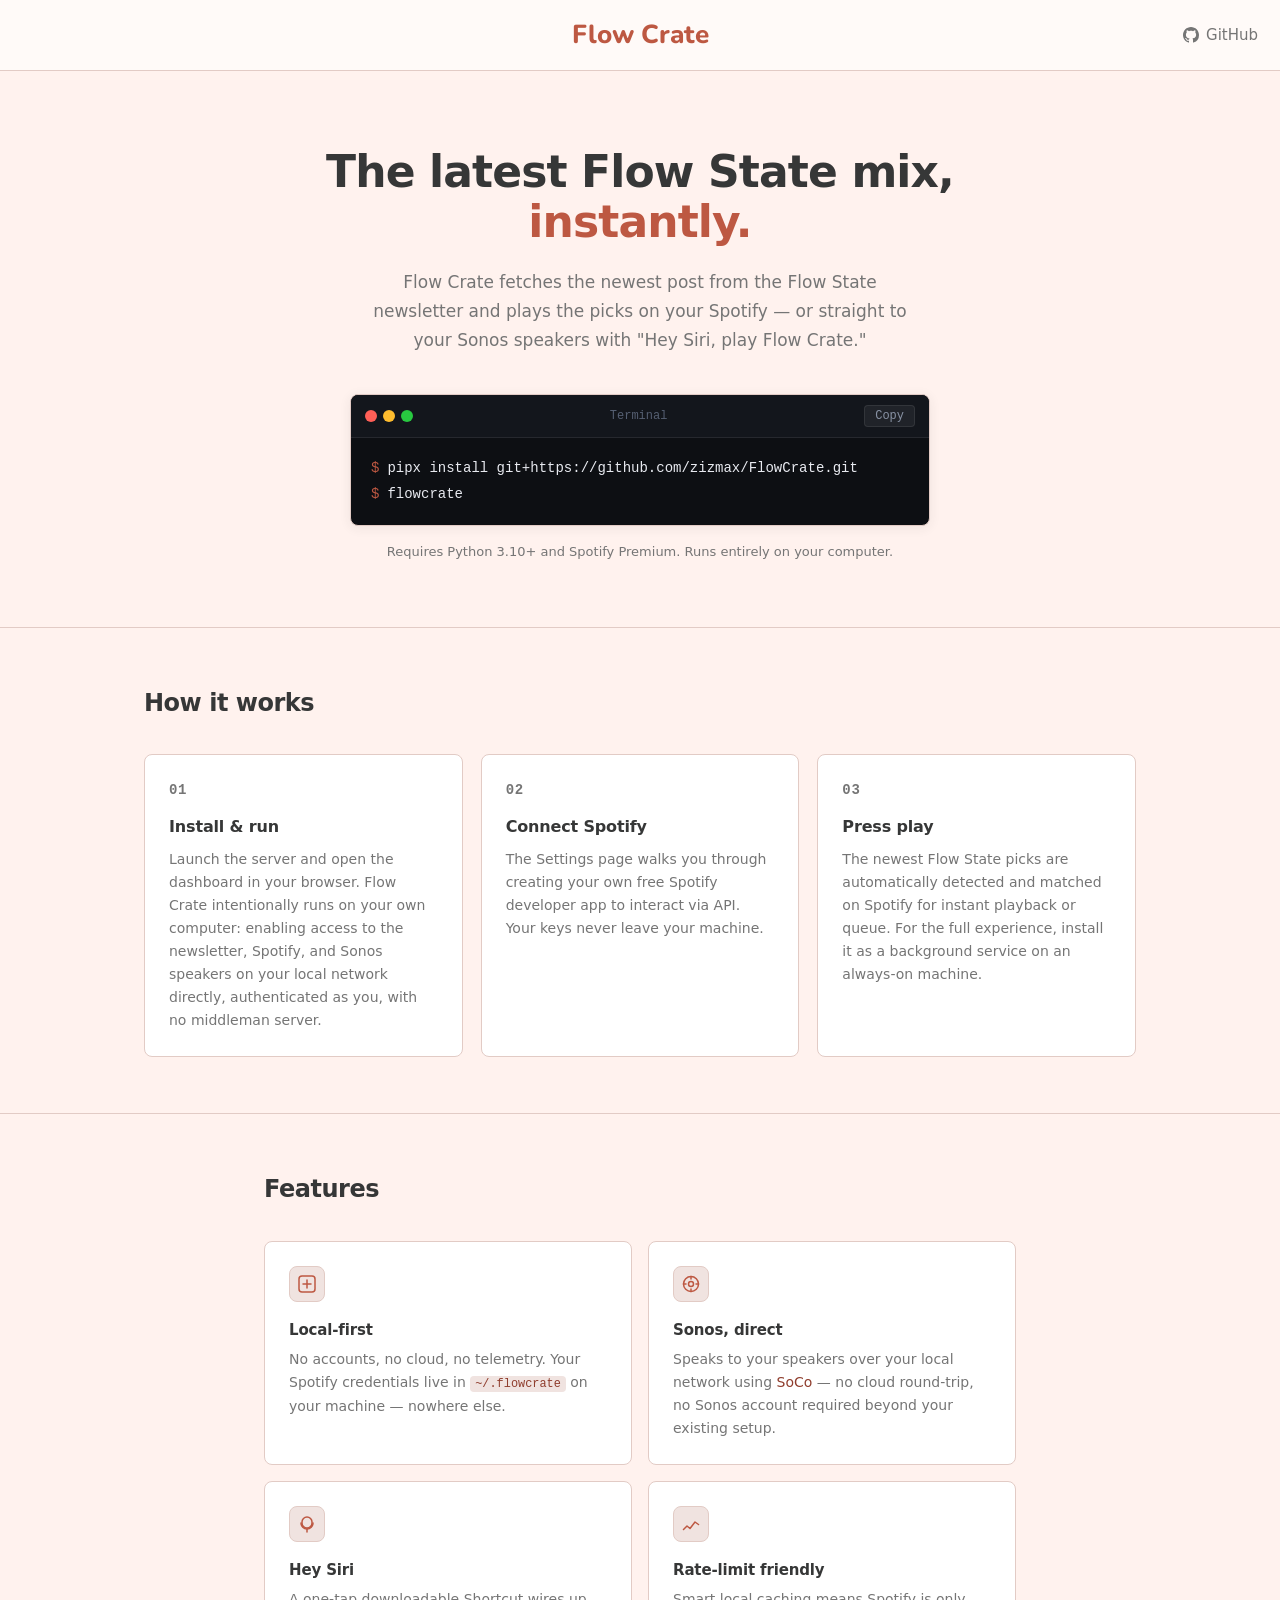
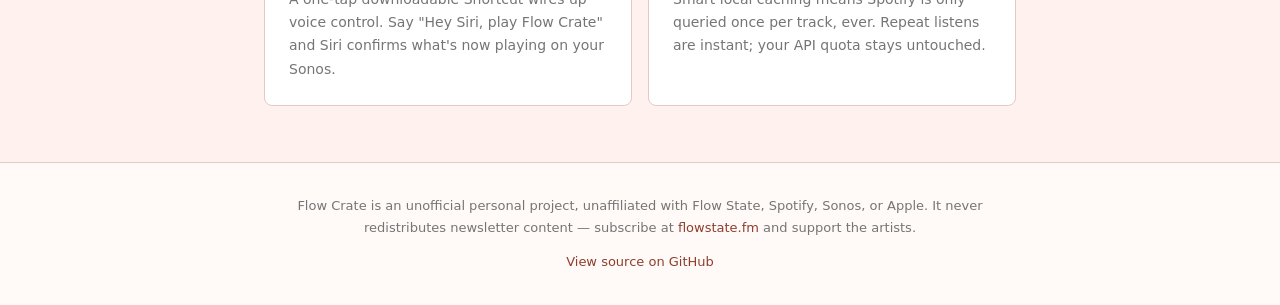
==== commit ab482aad: "Release v1.0.0: Substack fixes, colored startup banner, landing page polish, MIT license - scraper: " ====
--- a/site/index.html
+++ b/site/index.html
@@ -5,7 +5,10 @@
   <meta name="viewport" content="width=device-width, initial-scale=1.0" />
   <title>Flow Crate — play the latest Flow State mix</title>
   <meta name="description" content="Flow Crate fetches the newest post from the Flow State newsletter and plays the picks on your Spotify — or straight to your Sonos speakers with Hey Siri." />
-  <link rel="icon" type="image/svg+xml" href="data:image/svg+xml,%3Csvg xmlns='http://www.w3.org/2000/svg' viewBox='0 0 32 32'%3E%3Crect width='32' height='32' rx='6' fill='%23fff2ee'/%3E%3Crect x='4' y='14' width='24' height='14' rx='2' fill='none' stroke='%23bd5842' stroke-width='2'/%3E%3Cpath d='M8 14V10a8 8 0 0 1 16 0v4' fill='none' stroke='%23bd5842' stroke-width='2' stroke-linecap='round'/%3E%3Cline x1='12' y1='19' x2='12' y2='23' stroke='%23bd5842' stroke-width='1.5' stroke-linecap='round'/%3E%3Cline x1='16' y1='18' x2='16' y2='24' stroke='%23bd5842' stroke-width='1.5' stroke-linecap='round'/%3E%3Cline x1='20' y1='19' x2='20' y2='23' stroke='%23bd5842' stroke-width='1.5' stroke-linecap='round'/%3E%3C/svg%3E" />
+  <link rel="preconnect" href="https://fonts.googleapis.com">
+  <link rel="preconnect" href="https://fonts.gstatic.com" crossorigin>
+  <link href="https://fonts.googleapis.com/css2?family=Nunito:wght@800&display=swap" rel="stylesheet">
+  <link rel="icon" type="image/svg+xml" href="data:image/svg+xml,%3Csvg xmlns='http://www.w3.org/2000/svg' viewBox='0 0 32 32'%3E%3Crect width='32' height='32' rx='6' fill='%23fff2ee'/%3E%3Cpolygon points='16,5 27,10.5 16,16 5,10.5' fill='%23d99a86'/%3E%3Cpolygon points='5,10.5 16,16 16,27 5,21.5' fill='%23bd5842'/%3E%3Cpolygon points='16,16 27,10.5 27,21.5 16,27' fill='%238f3d2d'/%3E%3Cline x1='5' y1='14.2' x2='16' y2='19.7' stroke='%23fff2ee' stroke-width='1' opacity='0.55'/%3E%3Cline x1='5' y1='17.9' x2='16' y2='23.4' stroke='%23fff2ee' stroke-width='1' opacity='0.55'/%3E%3Cline x1='16' y1='19.7' x2='27' y2='14.2' stroke='%23fff2ee' stroke-width='1' opacity='0.35'/%3E%3Cline x1='16' y1='23.4' x2='27' y2='17.9' stroke='%23fff2ee' stroke-width='1' opacity='0.35'/%3E%3C/svg%3E" />
   <style>
     *, *::before, *::after {
       box-sizing: border-box;
@@ -260,7 +263,7 @@
     }
 
     /* ── Sections ──────────────────────────────── */
-    .how, .demo, .features {
+    .how, .features {
       padding: 56px 0;
       border-top: 1px solid var(--line);
     }
@@ -274,10 +277,18 @@
     }
 
     /* ── How it works ──────────────────────────── */
+    /* Give this section a wider container than the rest of the page so the three
+       step cards get more horizontal room; at 800px they were narrow enough that
+       the text wrapped into tall, awkward columns. */
+    .how .container {
+      max-width: 1040px;
+    }
+
     .steps {
       display: grid;
       grid-template-columns: repeat(3, 1fr);
       gap: 18px;
+      align-items: stretch;
     }
 
     .step {
@@ -319,43 +330,6 @@
       padding: 1px 5px;
       overflow-wrap: anywhere;
     }
-
-    /* ── Demo terminal ─────────────────────────── */
-    .terminal-demo {
-      background: var(--term-bg);
-      border: 1px solid var(--line);
-      border-radius: var(--radius);
-      overflow: hidden;
-      box-shadow: 0 2px 12px rgba(54, 55, 55, 0.08);
-    }
-
-    .terminal-demo-header {
-      background: var(--term-chrome);
-      border-bottom: 1px solid var(--term-border);
-      padding: 10px 14px;
-      display: flex;
-      align-items: center;
-      gap: 12px;
-    }
-
-    .terminal-demo-title {
-      font-family: var(--mono);
-      font-size: 0.75rem;
-      color: var(--term-faint);
-    }
-
-    .terminal-demo-body {
-      padding: 24px 24px 28px;
-      font-family: var(--mono);
-      font-size: 0.875rem;
-      line-height: 2;
-    }
-
-    .demo-prompt { color: var(--term-accent); }
-    .demo-cmd    { color: var(--term-text); }
-    .demo-ok     { color: var(--green); }
-    .demo-music  { color: var(--term-accent); }
-    .demo-muted  { color: var(--term-faint); }
 
     /* ── Feature grid ──────────────────────────── */
     .feature-grid {
@@ -468,11 +442,6 @@
       .terminal-body {
         font-size: 0.8125rem;
         padding: 14px 14px;
-      }
-
-      .terminal-demo-body {
-        font-size: 0.8125rem;
-        padding: 16px 16px 20px;
       }
     }
 
@@ -506,7 +475,7 @@
   <!-- Hero -->
   <section class="hero">
     <div class="container">
-      <h1>The latest Flow State mix,<br><span>one sentence away.</span></h1>
+      <h1>The latest Flow State mix, <span>instantly.</span></h1>
       <p class="hero-sub">Flow Crate fetches the newest post from the Flow State newsletter and plays the picks on your Spotify — or straight to your Sonos speakers with "Hey Siri, play Flow Crate."</p>
 
       <!-- Terminal install block -->
@@ -543,43 +512,18 @@
         <article class="step">
           <p class="step-num">01</p>
           <h3>Install &amp; run</h3>
-          <p>One command with <code>pipx</code>, then type <code>flowcrate</code> — the dashboard opens in your browser. Flow Crate runs on your own computer by design: that's what lets it talk to the newsletter, Spotify, and Sonos directly, authenticated as you, with no middleman server.</p>
+          <p>Launch the server and open the dashboard in your browser. Flow Crate intentionally runs on your own computer: enabling access to the newsletter, Spotify, and Sonos speakers on your local network directly, authenticated as you, with no middleman server.</p>
         </article>
         <article class="step">
           <p class="step-num">02</p>
           <h3>Connect Spotify</h3>
-          <p>Settings walks you through creating your own free Spotify developer app. Your keys never leave your machine — no backend, no middleman.</p>
+          <p>The Settings page walks you through creating your own free Spotify developer app to interact via API. Your keys never leave your machine.</p>
         </article>
         <article class="step">
           <p class="step-num">03</p>
           <h3>Press play</h3>
-          <p>The newest Flow State picks, matched on Spotify and ready to queue. For the full experience — Siri always answering, fresh posts when you wake up — keep it running: install it as a background service on a Mac with <code>flowcrate --install-service</code>, or run it on an always-on machine like a Raspberry Pi.</p>
+          <p>The newest Flow State picks are automatically detected and matched on Spotify for instant playback or queue. For the full experience, install it as a background service on an always-on machine.</p>
         </article>
-      </div>
-    </div>
-  </section>
-
-  <!-- Demo terminal -->
-  <section class="demo" aria-labelledby="demo-heading">
-    <div class="container">
-      <h2 class="section-heading" id="demo-heading">In action</h2>
-      <div class="terminal-demo" role="img" aria-label="Terminal output example showing Flow Crate running successfully">
-        <div class="terminal-demo-header">
-          <div class="traffic-lights" aria-hidden="true">
-            <div class="dot dot-red"></div>
-            <div class="dot dot-yellow"></div>
-            <div class="dot dot-green"></div>
-          </div>
-          <span class="terminal-demo-title">zsh — 80×24</span>
-        </div>
-        <div class="terminal-demo-body" aria-hidden="true">
-          <div><span class="demo-prompt">$ </span><span class="demo-cmd">flowcrate</span></div>
-          <div><span class="demo-ok">✓</span> <span class="demo-cmd">Flow Crate running at </span><span style="color:var(--term-accent)">http://localhost:8765</span></div>
-          <div><span class="demo-ok">✓</span> <span class="demo-cmd">Latest post fetched — 23 tracks matched</span></div>
-          <div><span class="demo-ok">✓</span> <span class="demo-cmd">Spotify credentials loaded from </span><span class="demo-muted">~/.flowcrate/config.env</span></div>
-          <div><span class="demo-music">♫</span>  <span class="demo-cmd">Queued on Sonos: <span style="color:var(--term-muted)">Bedroom</span></span></div>
-          <div><span class="demo-muted">  Press Ctrl+C to stop.</span></div>
-        </div>
       </div>
     </div>
   </section>
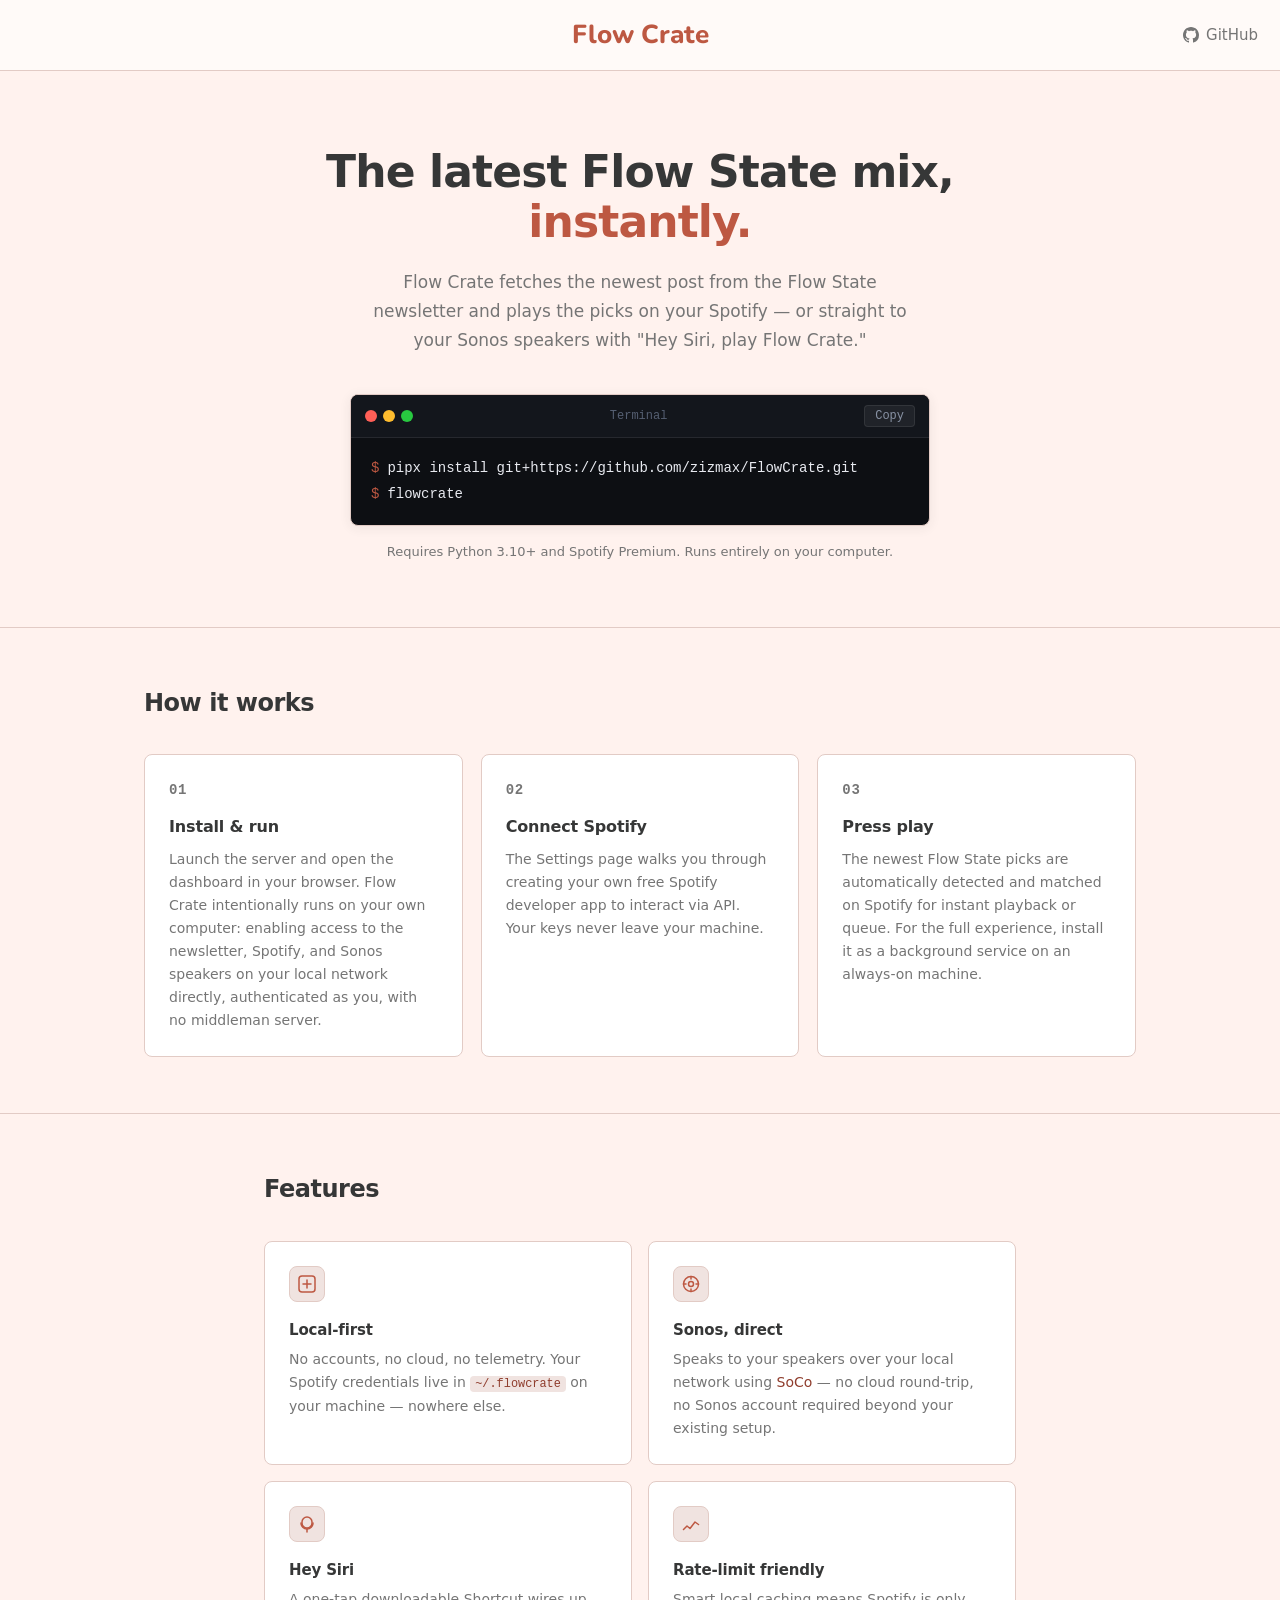
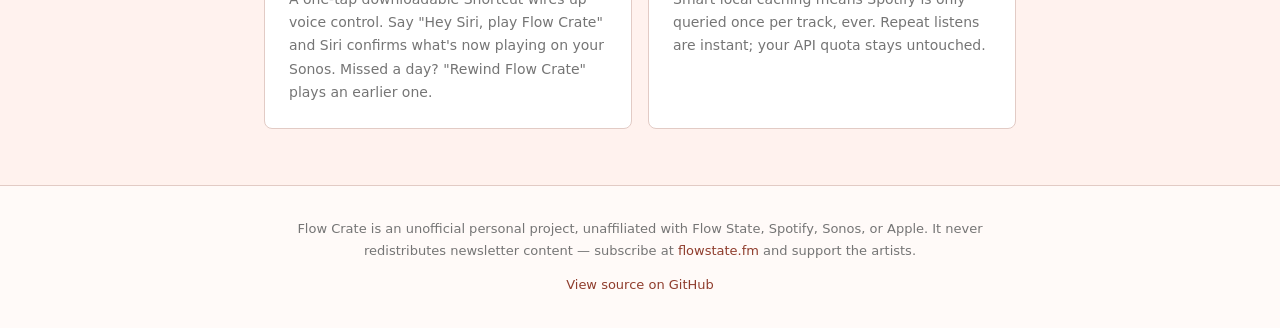
==== commit eb5d275a: "Rewind Flow Crate: play an earlier day by voice; fix posts missing from cache Fix: refresh stopped a" ====
--- a/site/index.html
+++ b/site/index.html
@@ -8,7 +8,7 @@
   <link rel="preconnect" href="https://fonts.googleapis.com">
   <link rel="preconnect" href="https://fonts.gstatic.com" crossorigin>
   <link href="https://fonts.googleapis.com/css2?family=Nunito:wght@800&display=swap" rel="stylesheet">
-  <link rel="icon" type="image/svg+xml" href="data:image/svg+xml,%3Csvg xmlns='http://www.w3.org/2000/svg' viewBox='0 0 32 32'%3E%3Crect width='32' height='32' rx='6' fill='%23fff2ee'/%3E%3Cpolygon points='16,5 27,10.5 16,16 5,10.5' fill='%23d99a86'/%3E%3Cpolygon points='5,10.5 16,16 16,27 5,21.5' fill='%23bd5842'/%3E%3Cpolygon points='16,16 27,10.5 27,21.5 16,27' fill='%238f3d2d'/%3E%3Cline x1='5' y1='14.2' x2='16' y2='19.7' stroke='%23fff2ee' stroke-width='1' opacity='0.55'/%3E%3Cline x1='5' y1='17.9' x2='16' y2='23.4' stroke='%23fff2ee' stroke-width='1' opacity='0.55'/%3E%3Cline x1='16' y1='19.7' x2='27' y2='14.2' stroke='%23fff2ee' stroke-width='1' opacity='0.35'/%3E%3Cline x1='16' y1='23.4' x2='27' y2='17.9' stroke='%23fff2ee' stroke-width='1' opacity='0.35'/%3E%3C/svg%3E" />
+  <link rel="icon" type="image/svg+xml" href="favicon.svg" />
   <style>
     *, *::before, *::after {
       box-sizing: border-box;
@@ -569,7 +569,7 @@
             </svg>
           </div>
           <h3>Hey Siri</h3>
-          <p>A one-tap downloadable Shortcut wires up voice control. Say "Hey Siri, play Flow Crate" and Siri confirms what's now playing on your Sonos.</p>
+          <p>A one-tap downloadable Shortcut wires up voice control. Say "Hey Siri, play Flow Crate" and Siri confirms what's now playing on your Sonos. Missed a day? "Rewind Flow Crate" plays an earlier one.</p>
         </article>
 
         <article class="feature-card">
